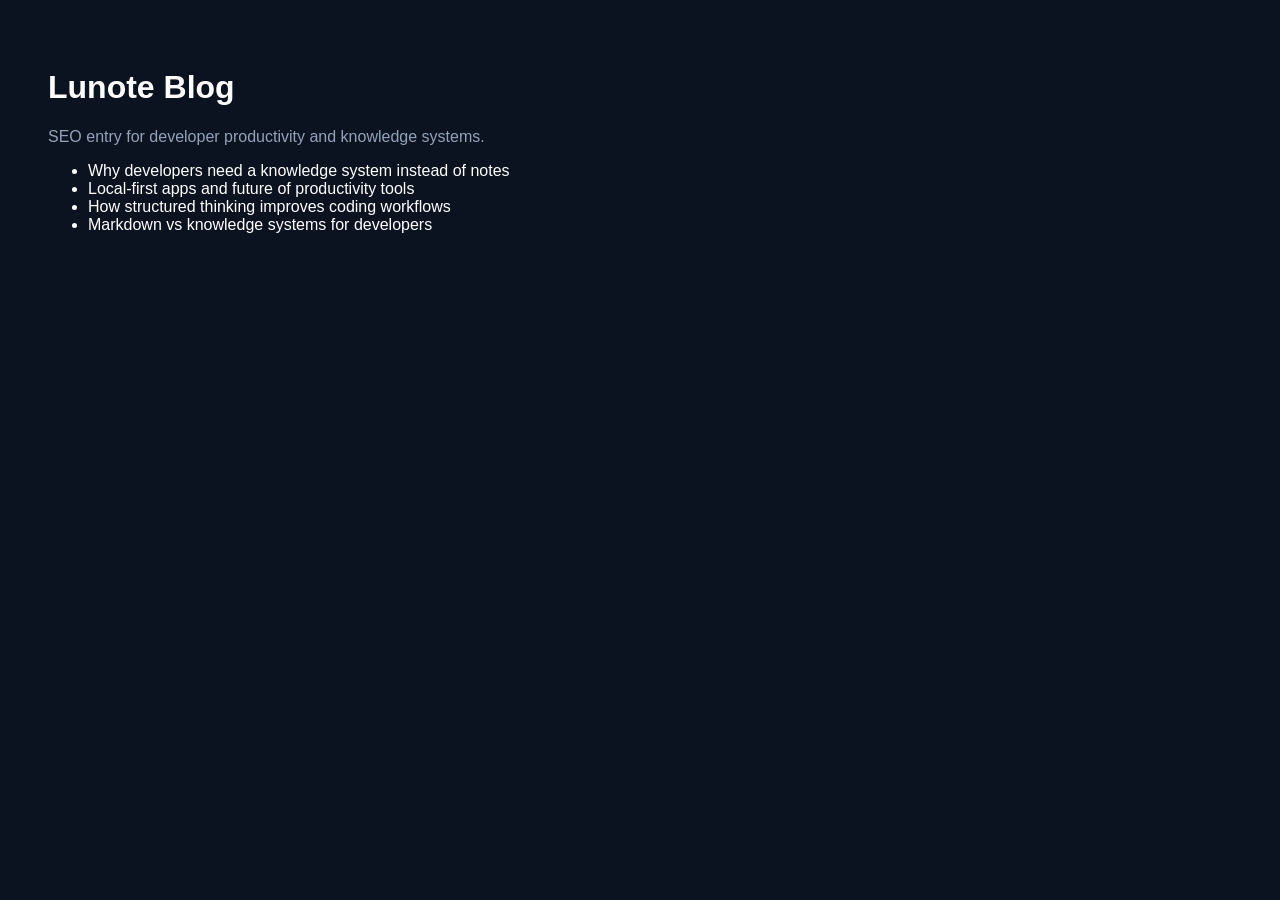
==== blog/index.html @ 8b233191 "Create index.html" ====
<!DOCTYPE html>
<html>
<head>
<title>Lunote Blog — Developer Knowledge System Insights</title>
<meta name="description" content="Developer productivity, knowledge systems, and PKM workflows." />
</head>

<body style="background:#0b1220;color:white;font-family:Arial;padding:40px">

<h1>Lunote Blog</h1>

<p style="color:#94a3b8">
SEO entry for developer productivity and knowledge systems.
</p>

<ul>
<li>Why developers need a knowledge system instead of notes</li>
<li>Local-first apps and future of productivity tools</li>
<li>How structured thinking improves coding workflows</li>
<li>Markdown vs knowledge systems for developers</li>
</ul>

</body>
</html>
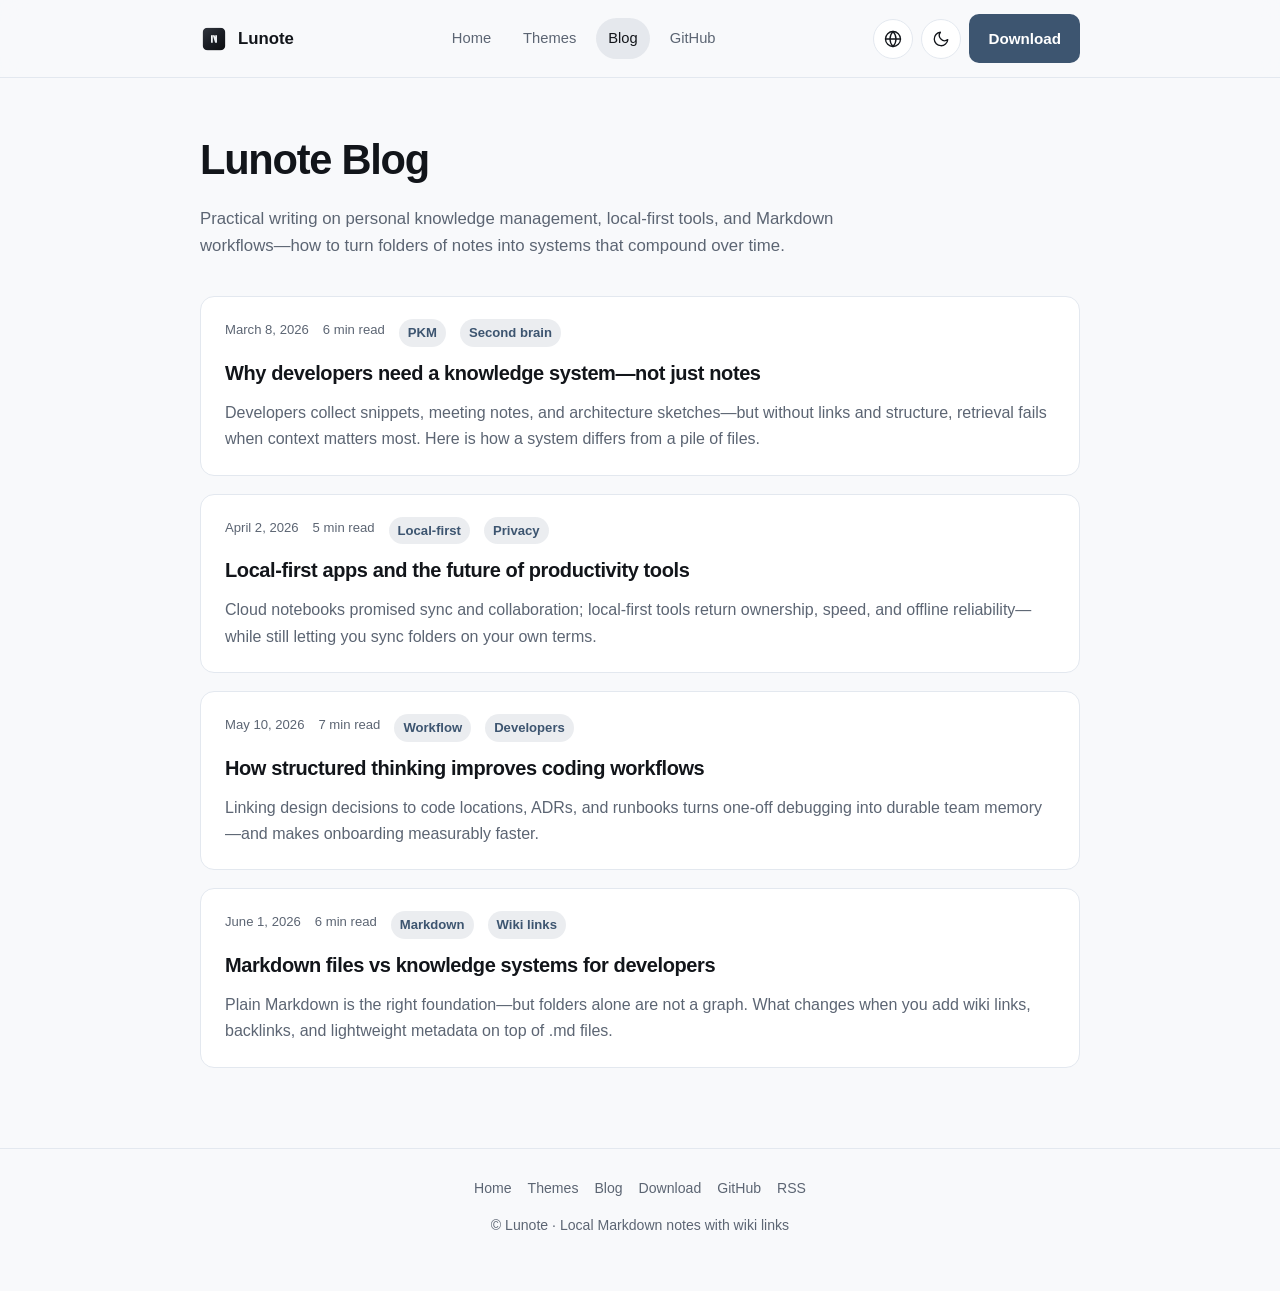
==== commit 00522003: "update UI" ====
--- a/blog/index.html
+++ b/blog/index.html
@@ -1,24 +1,151 @@
 <!DOCTYPE html>
-<html>
+<html lang="en">
 <head>
-<title>Lunote Blog — Developer Knowledge System Insights</title>
-<meta name="description" content="Developer productivity, knowledge systems, and PKM workflows." />
+  <meta charset="UTF-8" />
+  <script>
+    try {
+      if (localStorage.getItem('lunote-theme') === 'dark') {
+        document.documentElement.dataset.theme = 'dark';
+      }
+    } catch (e) {}
+  </script>
+  <meta name="viewport" content="width=device-width, initial-scale=1.0" />
+  <title>Lunote Blog — Notes, PKM &amp; Developer Productivity</title>
+  <meta name="description" content="Articles on local-first Markdown notes, personal knowledge management, wiki links, and developer workflows—with Lunote, a desktop app for thinking in connected .md files." />
+  <meta name="keywords" content="Lunote blog, PKM, knowledge management, Markdown, wiki links, local-first, developer productivity" />
+  <link rel="canonical" href="https://lunote-code.github.io/blog/" />
+  <link rel="alternate" hreflang="en" href="https://lunote-code.github.io/blog/" />
+  <link rel="alternate" hreflang="zh-Hans" href="https://lunote-code.github.io/zh/blog/" />
+  <link rel="alternate" hreflang="x-default" href="https://lunote-code.github.io/blog/" />
+  <link rel="icon" href="/assets/favicon.svg" type="image/svg+xml" />
+  <link rel="alternate" type="application/rss+xml" title="Lunote Blog" href="https://lunote-code.github.io/feed.xml" />
+
+  <meta property="og:type" content="website" />
+  <meta property="og:site_name" content="Lunote" />
+  <meta property="og:url" content="https://lunote-code.github.io/blog/" />
+  <meta property="og:title" content="Lunote Blog" />
+  <meta property="og:description" content="Local-first notes, knowledge systems, and Markdown workflows for developers and writers." />
+  <meta property="og:image" content="https://raw.githubusercontent.com/lunote-code/lunote/main/docs/assets/screenshots/head-view.png" />
+
+  <meta name="twitter:card" content="summary_large_image" />
+  <meta name="twitter:title" content="Lunote Blog" />
+  <meta name="twitter:description" content="Local-first notes, knowledge systems, and Markdown workflows." />
+
+  <link rel="stylesheet" href="/assets/site.css" />
+  <script type="application/ld+json">
+  {
+    "@context": "https://schema.org",
+    "@type": "Blog",
+    "name": "Lunote Blog",
+    "url": "https://lunote-code.github.io/blog/",
+    "description": "Articles on local-first Markdown notes and knowledge systems.",
+    "publisher": { "@type": "Organization", "name": "Lunote", "url": "https://lunote-code.github.io/" }
+  }
+  </script>
 </head>
+<body>
+  <a class="skip-link" href="#main">Skip to content</a>
 
-<body style="background:#0b1220;color:white;font-family:Arial;padding:40px">
+  <header class="site-header">
+    <div class="site-header-inner">
+      <input type="checkbox" id="nav-toggle" class="nav-switch" aria-hidden="true" tabindex="-1" />
+      <a class="brand" href="/">
+        <img src="/assets/favicon.svg" width="28" height="28" alt="" />
+        Lunote
+      </a>
+      <nav class="site-nav" aria-label="Primary">
+        <a href="/">Home</a>
+        <a href="/#themes">Themes</a>
+        <a href="/blog/" aria-current="page">Blog</a>
+        <a href="https://github.com/lunote-code/lunote">GitHub</a>
+        <a class="btn btn-primary nav-download" href="https://github.com/lunote-code/lunote/releases">Download</a>
+      </nav>
+      <div class="header-actions">
+        <div class="lang-menu">
+          <button type="button" class="lang-toggle" aria-haspopup="listbox" aria-expanded="false" aria-label="Select language" title="Select language">
+            <svg viewBox="0 0 24 24" aria-hidden="true" fill="none" stroke="currentColor" stroke-width="1.75" stroke-linecap="round" stroke-linejoin="round"><circle cx="12" cy="12" r="10"/><path d="M12 2a14.5 14.5 0 0 0 0 20 14.5 14.5 0 0 0 0-20"/><path d="M2 12h20"/></svg>
+          </button>
+          <ul class="lang-dropdown" role="listbox" aria-label="Language" hidden></ul>
+        </div>
+        <input type="checkbox" id="theme-dark" class="theme-switch" aria-label="Dark mode" tabindex="-1" />
+        <label for="theme-dark" class="theme-toggle" title="Toggle dark mode">
+          <svg class="icon-moon" viewBox="0 0 24 24" aria-hidden="true"><path d="M21 12.79A9 9 0 1 1 11.21 3 7 7 0 0 0 21 12.79z"/></svg>
+          <svg class="icon-sun" viewBox="0 0 24 24" aria-hidden="true"><circle cx="12" cy="12" r="4"/><path d="M12 2v2M12 20v2M4.93 4.93l1.41 1.41M17.66 17.66l1.41 1.41M2 12h2M20 12h2M4.93 19.07l1.41-1.41M17.66 6.34l1.41-1.41"/></svg>
+        </label>
+        <a class="btn btn-primary header-download" href="https://github.com/lunote-code/lunote/releases">Download</a>
+      </div>
+      <label for="nav-toggle" class="nav-menu-btn" aria-label="Open menu">
+        <svg class="nav-icon-open" viewBox="0 0 24 24" aria-hidden="true"><path d="M4 7h16M4 12h16M4 17h16"/></svg>
+        <svg class="nav-icon-close" viewBox="0 0 24 24" aria-hidden="true"><path d="M6 6l12 12M18 6 6 18"/></svg>
+      </label>
+    </div>
+  </header>
 
-<h1>Lunote Blog</h1>
+  <main id="main" class="page">
+    <header class="blog-hero">
+      <h1>Lunote Blog</h1>
+      <p>Practical writing on personal knowledge management, local-first tools, and Markdown workflows—how to turn folders of notes into systems that compound over time.</p>
+    </header>
 
-<p style="color:#94a3b8">
-SEO entry for developer productivity and knowledge systems.
-</p>
+    <div class="post-list">
+      <a class="post-card" href="/blog/knowledge-system-vs-notes/">
+        <div class="post-meta">
+          <time datetime="2026-03-08">March 8, 2026</time>
+          <span>6 min read</span>
+          <span class="post-tag">PKM</span>
+          <span class="post-tag">Second brain</span>
+        </div>
+        <h2>Why developers need a knowledge system—not just notes</h2>
+        <p>Developers collect snippets, meeting notes, and architecture sketches—but without links and structure, retrieval fails when context matters most. Here is how a system differs from a pile of files.</p>
+      </a>
 
-<ul>
-<li>Why developers need a knowledge system instead of notes</li>
-<li>Local-first apps and future of productivity tools</li>
-<li>How structured thinking improves coding workflows</li>
-<li>Markdown vs knowledge systems for developers</li>
-</ul>
+      <a class="post-card" href="/blog/local-first-productivity/">
+        <div class="post-meta">
+          <time datetime="2026-04-02">April 2, 2026</time>
+          <span>5 min read</span>
+          <span class="post-tag">Local-first</span>
+          <span class="post-tag">Privacy</span>
+        </div>
+        <h2>Local-first apps and the future of productivity tools</h2>
+        <p>Cloud notebooks promised sync and collaboration; local-first tools return ownership, speed, and offline reliability—while still letting you sync folders on your own terms.</p>
+      </a>
 
+      <a class="post-card" href="/blog/structured-thinking-for-coders/">
+        <div class="post-meta">
+          <time datetime="2026-05-10">May 10, 2026</time>
+          <span>7 min read</span>
+          <span class="post-tag">Workflow</span>
+          <span class="post-tag">Developers</span>
+        </div>
+        <h2>How structured thinking improves coding workflows</h2>
+        <p>Linking design decisions to code locations, ADRs, and runbooks turns one-off debugging into durable team memory—and makes onboarding measurably faster.</p>
+      </a>
+
+      <a class="post-card" href="/blog/markdown-vs-knowledge-systems/">
+        <div class="post-meta">
+          <time datetime="2026-06-01">June 1, 2026</time>
+          <span>6 min read</span>
+          <span class="post-tag">Markdown</span>
+          <span class="post-tag">Wiki links</span>
+        </div>
+        <h2>Markdown files vs knowledge systems for developers</h2>
+        <p>Plain Markdown is the right foundation—but folders alone are not a graph. What changes when you add wiki links, backlinks, and lightweight metadata on top of .md files.</p>
+      </a>
+    </div>
+  </main>
+
+  <footer class="site-footer">
+    <nav aria-label="Footer">
+      <a href="/">Home</a>
+      <a href="/#themes">Themes</a>
+      <a href="/blog/">Blog</a>
+      <a href="https://github.com/lunote-code/lunote/releases">Download</a>
+      <a href="https://github.com/lunote-code/lunote">GitHub</a>
+      <a href="/feed.xml">RSS</a>
+    </nav>
+    <p>© Lunote · Local Markdown notes with wiki links</p>
+  </footer>
+
+  <script src="/assets/theme.js" defer></script>
 </body>
 </html>
--- a/assets/site.css
+++ b/assets/site.css
@@ -0,0 +1,1198 @@
+:root {
+  --bg: #f8f9fb;
+  --bg-elevated: #ffffff;
+  --text: #12151a;
+  --text-muted: #5c6573;
+  --border: #e3e8ef;
+  --accent: #3d5570;
+  --accent-soft: rgba(61, 85, 112, 0.1);
+  --accent-hover: #2f4358;
+  --hero-glow: rgba(61, 85, 112, 0.08);
+  --shadow: 0 12px 40px rgba(18, 21, 26, 0.08);
+  --radius: 14px;
+  --radius-sm: 10px;
+  --max: 920px;
+  --font: "Segoe UI", -apple-system, BlinkMacSystemFont, Roboto, "Helvetica Neue", Arial, sans-serif;
+  --font-mono: ui-monospace, "SF Mono", Menlo, Monaco, Consolas, monospace;
+}
+
+html:has(#theme-dark:checked),
+html[data-theme="dark"] {
+  --bg: #0d1117;
+  --bg-elevated: #161b22;
+  --text: #eef2f7;
+  --text-muted: #9aa4b2;
+  --border: #2a3140;
+  --accent: #8ba3bd;
+  --accent-soft: rgba(139, 163, 189, 0.12);
+  --accent-hover: #a8bdd3;
+  --hero-glow: rgba(139, 163, 189, 0.12);
+  --shadow: 0 16px 48px rgba(0, 0, 0, 0.35);
+}
+
+.theme-switch {
+  position: fixed;
+  left: -9999px;
+  top: auto;
+  width: 1px;
+  height: 1px;
+  padding: 0;
+  margin: 0;
+  overflow: hidden;
+  clip: rect(0, 0, 0, 0);
+  white-space: nowrap;
+  border: 0;
+  opacity: 0;
+  pointer-events: none;
+}
+
+*,
+*::before,
+*::after {
+  box-sizing: border-box;
+}
+
+html {
+  scroll-behavior: smooth;
+}
+
+body {
+  margin: 0;
+  font-family: var(--font);
+  background: var(--bg);
+  color: var(--text);
+  line-height: 1.65;
+  transition: background 0.25s ease, color 0.25s ease;
+}
+
+a {
+  color: var(--accent);
+  text-decoration-thickness: 1px;
+  text-underline-offset: 3px;
+}
+
+a:hover {
+  color: var(--accent-hover);
+}
+
+img {
+  max-width: 100%;
+  height: auto;
+  display: block;
+}
+
+.skip-link {
+  position: absolute;
+  left: -9999px;
+  top: 0;
+  padding: 8px 16px;
+  background: var(--accent);
+  color: #fff;
+  z-index: 1000;
+}
+
+.skip-link:focus {
+  left: 16px;
+  top: 16px;
+}
+
+.site-header {
+  position: sticky;
+  top: 0;
+  z-index: 50;
+  backdrop-filter: blur(12px);
+  background: color-mix(in srgb, var(--bg) 88%, transparent);
+  border-bottom: 1px solid var(--border);
+}
+
+.nav-switch {
+  position: absolute;
+  width: 1px;
+  height: 1px;
+  padding: 0;
+  margin: -1px;
+  overflow: hidden;
+  clip: rect(0, 0, 0, 0);
+  white-space: nowrap;
+  border: 0;
+}
+
+.nav-menu-btn {
+  display: none;
+  align-items: center;
+  justify-content: center;
+  width: 40px;
+  height: 40px;
+  border: 1px solid var(--border);
+  border-radius: 999px;
+  background: var(--bg-elevated);
+  color: var(--text);
+  cursor: pointer;
+  flex-shrink: 0;
+}
+
+.nav-menu-btn svg {
+  width: 18px;
+  height: 18px;
+  fill: none;
+  stroke: currentColor;
+  stroke-width: 2;
+  stroke-linecap: round;
+}
+
+.nav-icon-close {
+  display: none;
+}
+
+#nav-toggle:checked ~ .nav-menu-btn .nav-icon-open {
+  display: none;
+}
+
+#nav-toggle:checked ~ .nav-menu-btn .nav-icon-close {
+  display: block;
+}
+
+.site-nav .nav-download {
+  display: none;
+}
+
+.site-header-inner {
+  max-width: var(--max);
+  margin: 0 auto;
+  padding: 14px 20px;
+  display: flex;
+  align-items: center;
+  justify-content: space-between;
+  gap: 12px;
+  position: relative;
+}
+
+.site-nav {
+  display: flex;
+  align-items: center;
+  justify-content: center;
+  gap: 8px;
+  flex: 1;
+}
+
+.brand {
+  display: inline-flex;
+  align-items: center;
+  gap: 10px;
+  font-weight: 700;
+  font-size: 1.05rem;
+  color: var(--text);
+  text-decoration: none;
+  flex-shrink: 0;
+}
+
+.brand img {
+  width: 28px;
+  height: 28px;
+  border-radius: 7px;
+}
+
+.site-nav a:not(.btn) {
+  color: var(--text-muted);
+  text-decoration: none;
+  font-size: 0.92rem;
+  padding: 8px 12px;
+  border-radius: 999px;
+  transition: background 0.15s ease, color 0.15s ease;
+}
+
+.site-nav a:not(.btn):hover,
+.site-nav a:not(.btn)[aria-current="page"] {
+  color: var(--text);
+  background: var(--accent-soft);
+}
+
+.header-actions {
+  display: flex;
+  align-items: center;
+  gap: 8px;
+  flex-shrink: 0;
+}
+
+.lang-menu {
+  position: relative;
+  flex-shrink: 0;
+}
+
+.lang-toggle,
+.theme-toggle {
+  border: 1px solid var(--border);
+  background: var(--bg-elevated);
+  color: var(--text);
+  border-radius: 999px;
+  width: 40px;
+  height: 40px;
+  padding: 0;
+  display: inline-flex;
+  align-items: center;
+  justify-content: center;
+  cursor: pointer;
+  line-height: 0;
+  flex-shrink: 0;
+  text-decoration: none;
+  font: inherit;
+  appearance: none;
+  -webkit-appearance: none;
+  transition: border-color 0.15s ease, background 0.15s ease, color 0.15s ease;
+}
+
+.lang-toggle:hover,
+.lang-menu.is-open .lang-toggle,
+.theme-toggle:hover {
+  border-color: var(--accent);
+  color: var(--accent);
+}
+
+.lang-dropdown {
+  position: absolute;
+  top: calc(100% + 6px);
+  right: 0;
+  min-width: 148px;
+  margin: 0;
+  padding: 6px;
+  list-style: none;
+  background: var(--bg-elevated);
+  border: 1px solid var(--border);
+  border-radius: var(--radius-sm);
+  box-shadow: var(--shadow);
+  z-index: 60;
+}
+
+.lang-dropdown[hidden] {
+  display: none;
+}
+
+.lang-menu.is-open .lang-dropdown {
+  display: block;
+}
+
+.lang-dropdown a {
+  display: block;
+  padding: 8px 12px;
+  border-radius: 6px;
+  color: var(--text);
+  text-decoration: none;
+  font-size: 0.9rem;
+  white-space: nowrap;
+}
+
+.lang-dropdown a:hover {
+  background: var(--accent-soft);
+  color: var(--accent);
+}
+
+.lang-dropdown a.is-current {
+  font-weight: 600;
+  color: var(--accent);
+  background: var(--accent-soft);
+  pointer-events: none;
+}
+
+.lang-toggle svg,
+.theme-toggle svg {
+  width: 18px;
+  height: 18px;
+  display: block;
+  flex-shrink: 0;
+}
+
+.lang-toggle svg circle,
+.lang-toggle svg path,
+.lang-toggle svg line {
+  fill: none;
+  stroke: currentColor;
+  stroke-width: 1.75;
+  stroke-linecap: round;
+  stroke-linejoin: round;
+}
+
+.theme-toggle svg {
+  fill: none;
+  stroke: currentColor;
+  stroke-width: 1.75;
+  stroke-linecap: round;
+  stroke-linejoin: round;
+}
+
+.theme-toggle .icon-sun {
+  display: none;
+}
+
+.theme-toggle .icon-moon {
+  display: block;
+}
+
+html:has(#theme-dark:checked) .theme-toggle .icon-sun,
+html[data-theme="dark"] .theme-toggle .icon-sun {
+  display: block;
+}
+
+html:has(#theme-dark:checked) .theme-toggle .icon-moon,
+html[data-theme="dark"] .theme-toggle .icon-moon {
+  display: none;
+}
+
+.media-shot {
+  border-radius: var(--radius);
+  border: 1px solid var(--border);
+  box-shadow: var(--shadow);
+  background: radial-gradient(circle at 50% 0%, var(--hero-glow), transparent 55%), var(--bg-elevated);
+  overflow: hidden;
+  transition: border-color 0.25s ease, box-shadow 0.25s ease;
+}
+
+.media-shot img {
+  width: 100%;
+  height: auto;
+  transition: filter 0.35s ease, opacity 0.35s ease;
+}
+
+.btn {
+  display: inline-flex;
+  align-items: center;
+  justify-content: center;
+  gap: 6px;
+  padding: 11px 18px;
+  border-radius: var(--radius-sm);
+  font-weight: 600;
+  font-size: 0.95rem;
+  text-decoration: none;
+  border: 1px solid transparent;
+  transition: transform 0.15s ease, background 0.15s ease, border-color 0.15s ease;
+}
+
+.btn:hover {
+  transform: translateY(-1px);
+}
+
+.btn-primary {
+  background: var(--accent);
+  color: #fff;
+}
+
+.btn-primary:hover {
+  background: var(--accent-hover);
+  color: #fff;
+}
+
+.btn-secondary {
+  background: var(--bg-elevated);
+  border-color: var(--border);
+  color: var(--text);
+}
+
+.btn-secondary:hover {
+  border-color: var(--accent);
+  color: var(--text);
+}
+
+.page {
+  max-width: var(--max);
+  margin: 0 auto;
+  padding: 48px 20px 80px;
+}
+
+.hero {
+  text-align: center;
+  padding: 32px 0 24px;
+}
+
+.hero-badge {
+  display: inline-block;
+  font-size: 0.78rem;
+  letter-spacing: 0.06em;
+  text-transform: uppercase;
+  font-weight: 600;
+  color: var(--accent);
+  background: var(--accent-soft);
+  padding: 6px 12px;
+  border-radius: 999px;
+  margin-bottom: 18px;
+}
+
+.hero h1 {
+  font-size: clamp(2.2rem, 5vw, 3.4rem);
+  line-height: 1.08;
+  letter-spacing: -0.03em;
+  margin: 0 0 14px;
+}
+
+.hero-lead {
+  font-size: clamp(1.05rem, 2.2vw, 1.25rem);
+  color: var(--text-muted);
+  max-width: 680px;
+  margin: 0 auto 28px;
+}
+
+.hero-cta {
+  display: flex;
+  flex-wrap: wrap;
+  gap: 10px;
+  justify-content: center;
+  margin-bottom: 36px;
+}
+
+.hero-shot {
+  border-radius: var(--radius);
+  border: 1px solid var(--border);
+  box-shadow: var(--shadow);
+  background: radial-gradient(circle at 50% 0%, var(--hero-glow), transparent 55%), var(--bg-elevated);
+  overflow: hidden;
+}
+
+.hero-carousel {
+  position: relative;
+  width: 100%;
+  max-width: 900px;
+  margin: 0 auto;
+  overflow-anchor: none;
+}
+
+.carousel-viewport {
+  display: grid;
+  width: 100%;
+  overflow: hidden;
+}
+
+.carousel-slide {
+  grid-area: 1 / 1;
+  width: 100%;
+  margin: 0;
+  opacity: 0;
+  z-index: 0;
+  pointer-events: none;
+  transition: opacity 0.85s ease-in-out;
+}
+
+.hero-carousel:not(:has(#hero-slide-2:checked)):not(:has(#hero-slide-3:checked)) .carousel-slide:nth-child(1),
+.hero-carousel:has(#hero-slide-1:checked) .carousel-slide:nth-child(1),
+.hero-carousel:has(#hero-slide-2:checked) .carousel-slide:nth-child(2),
+.hero-carousel:has(#hero-slide-3:checked) .carousel-slide:nth-child(3) {
+  opacity: 1;
+  z-index: 1;
+  pointer-events: auto;
+}
+
+@media (prefers-reduced-motion: reduce) {
+  .carousel-slide {
+    transition: none;
+  }
+}
+
+.carousel-slide img {
+  width: 100%;
+  max-width: 100%;
+  height: auto;
+  display: block;
+  margin: 0 auto;
+  transition: filter 0.35s ease;
+}
+
+.carousel-radio {
+  position: fixed;
+  width: 1px;
+  height: 1px;
+  padding: 0;
+  margin: 0;
+  overflow: hidden;
+  clip: rect(0, 0, 0, 0);
+  white-space: nowrap;
+  border: 0;
+  opacity: 0;
+  pointer-events: none;
+  left: -9999px;
+  top: auto;
+  scroll-margin: 0;
+}
+
+.carousel-controls {
+  position: relative;
+  display: flex;
+  align-items: center;
+  justify-content: center;
+  gap: 14px;
+  padding: 12px 16px;
+  border-top: 1px solid var(--border);
+  background: color-mix(in srgb, var(--bg) 40%, transparent);
+}
+
+.carousel-btn {
+  position: static;
+  transform: none;
+  z-index: 1;
+  width: 36px;
+  height: 36px;
+  border: 1px solid var(--border);
+  border-radius: 999px;
+  background: var(--bg-elevated);
+  color: var(--text);
+  cursor: pointer;
+  display: none;
+  align-items: center;
+  justify-content: center;
+  flex-shrink: 0;
+  transition: border-color 0.15s ease, color 0.15s ease, background 0.15s ease;
+  -webkit-tap-highlight-color: transparent;
+}
+
+.hero-carousel:not(:has(#hero-slide-2:checked)):not(:has(#hero-slide-3:checked)) .show-on-slide-1,
+.hero-carousel:has(#hero-slide-1:checked) .show-on-slide-1 {
+  display: inline-flex;
+}
+
+.hero-carousel:has(#hero-slide-2:checked) .show-on-slide-1 {
+  display: none;
+}
+
+.hero-carousel:has(#hero-slide-2:checked) .show-on-slide-2 {
+  display: inline-flex;
+}
+
+.hero-carousel:has(#hero-slide-3:checked) .show-on-slide-1 {
+  display: none;
+}
+
+.hero-carousel:has(#hero-slide-3:checked) .show-on-slide-3 {
+  display: inline-flex;
+}
+
+.hero-carousel:has(#hero-slide-1:checked) .show-on-slide-2,
+.hero-carousel:has(#hero-slide-1:checked) .show-on-slide-3 {
+  display: none;
+}
+
+.carousel-slide figcaption {
+  padding: 10px 14px 12px;
+  font-size: 0.82rem;
+  color: var(--text-muted);
+  text-align: center;
+  border-top: 1px solid var(--border);
+  background: color-mix(in srgb, var(--bg) 40%, transparent);
+}
+
+.carousel-btn:hover {
+  border-color: var(--accent);
+  color: var(--accent);
+}
+
+.carousel-btn svg {
+  width: 18px;
+  height: 18px;
+  fill: none;
+  stroke: currentColor;
+  stroke-width: 2;
+  stroke-linecap: round;
+  stroke-linejoin: round;
+}
+
+.carousel-dots {
+  display: flex;
+  justify-content: center;
+  align-items: center;
+  gap: 8px;
+}
+
+.carousel-dot {
+  width: 8px;
+  height: 8px;
+  border-radius: 999px;
+  background: color-mix(in srgb, var(--text-muted) 45%, transparent);
+  cursor: pointer;
+  transition: transform 0.15s ease, background 0.15s ease;
+}
+
+.hero-carousel:not(:has(#hero-slide-2:checked)):not(:has(#hero-slide-3:checked)) .carousel-dot[for="hero-slide-1"],
+.hero-carousel:has(#hero-slide-1:checked) .carousel-dot[for="hero-slide-1"],
+.hero-carousel:has(#hero-slide-2:checked) .carousel-dot[for="hero-slide-2"],
+.hero-carousel:has(#hero-slide-3:checked) .carousel-dot[for="hero-slide-3"] {
+  background: var(--accent);
+  transform: scale(1.15);
+}
+
+.carousel-dot:hover {
+  background: var(--accent);
+}
+
+.hero-shot img {
+  transition: filter 0.35s ease;
+}
+
+html:has(#theme-dark:checked) .hero-shot img,
+html[data-theme="dark"] .hero-shot img,
+html:has(#theme-dark:checked) .media-shot img,
+html[data-theme="dark"] .media-shot img,
+html:has(#theme-dark:checked) .article-body img,
+html[data-theme="dark"] .article-body img {
+  filter: brightness(0.72) contrast(0.94) saturate(0.92);
+}
+
+.section {
+  margin-top: 64px;
+}
+
+.section-head {
+  margin: 0 auto 28px;
+  max-width: 640px;
+  text-align: center;
+}
+
+.section-features {
+  margin-top: 72px;
+  text-align: center;
+}
+
+.feature-grid {
+  display: grid;
+  grid-template-columns: repeat(2, minmax(0, 1fr));
+  gap: 14px;
+}
+
+.feature-card {
+  display: flex;
+  flex-direction: column;
+  align-items: center;
+  text-align: center;
+  padding: 24px 22px 26px;
+  border-radius: var(--radius);
+  border: 1px solid var(--border);
+  background: var(--bg-elevated);
+  min-height: 100%;
+}
+
+.feature-icon {
+  display: inline-flex;
+  align-items: center;
+  justify-content: center;
+  width: 40px;
+  height: 40px;
+  margin-bottom: 14px;
+  border-radius: 11px;
+  background: var(--accent-soft);
+  color: var(--accent);
+}
+
+.feature-icon svg {
+  width: 20px;
+  height: 20px;
+  fill: none;
+  stroke: currentColor;
+  stroke-width: 1.75;
+  stroke-linecap: round;
+  stroke-linejoin: round;
+}
+
+.feature-card-label {
+  display: inline-block;
+  font-size: 0.72rem;
+  font-weight: 700;
+  letter-spacing: 0.05em;
+  text-transform: uppercase;
+  color: var(--accent);
+  margin-bottom: 6px;
+}
+
+.feature-card h3 {
+  margin: 0 0 8px;
+  font-size: 1.05rem;
+  letter-spacing: -0.01em;
+}
+
+.feature-card p {
+  margin: 0;
+  flex: 1;
+  font-size: 0.92rem;
+  color: var(--text-muted);
+  line-height: 1.55;
+}
+
+.feature-card code {
+  font-family: var(--font-mono);
+  font-size: 0.88em;
+}
+
+.section h2 {
+  font-size: clamp(1.5rem, 3vw, 2rem);
+  letter-spacing: -0.02em;
+  margin: 0 0 10px;
+  text-align: center;
+}
+
+.section-intro {
+  text-align: center;
+  color: var(--text-muted);
+  max-width: 640px;
+  margin: 0 auto;
+  font-size: 1.02rem;
+  line-height: 1.6;
+}
+
+.section-themes {
+  margin-top: 72px;
+  padding: 40px 32px 36px;
+  border-radius: calc(var(--radius) + 4px);
+  border: 1px solid var(--border);
+  background:
+    linear-gradient(180deg, var(--accent-soft) 0%, transparent 42%),
+    var(--bg-elevated);
+  text-align: center;
+}
+
+.theme-grid {
+  display: grid;
+  grid-template-columns: repeat(3, minmax(0, 1fr));
+  gap: 14px;
+  margin-bottom: 28px;
+}
+
+.theme-card {
+  padding: 20px 18px 22px;
+  border-radius: var(--radius-sm);
+  border: 1px solid var(--border);
+  background: color-mix(in srgb, var(--bg) 55%, var(--bg-elevated));
+  text-align: center;
+}
+
+.theme-card-label {
+  display: inline-block;
+  font-size: 0.72rem;
+  font-weight: 700;
+  letter-spacing: 0.05em;
+  text-transform: uppercase;
+  color: var(--accent);
+  margin-bottom: 8px;
+}
+
+.theme-card h3 {
+  margin: 0 0 6px;
+  font-size: 1rem;
+  letter-spacing: -0.01em;
+}
+
+.theme-card p {
+  margin: 0;
+  font-size: 0.9rem;
+  color: var(--text-muted);
+  line-height: 1.55;
+}
+
+.theme-card code {
+  font-family: var(--font-mono);
+  font-size: 0.85em;
+}
+
+.theme-shot {
+  margin: 0 0 24px;
+}
+
+.theme-shot figcaption {
+  padding: 10px 14px 12px;
+  font-size: 0.82rem;
+  color: var(--text-muted);
+  text-align: center;
+  border-top: 1px solid var(--border);
+  background: color-mix(in srgb, var(--bg) 40%, transparent);
+}
+
+.theme-actions {
+  display: flex;
+  flex-wrap: wrap;
+  gap: 10px;
+  justify-content: center;
+}
+
+.section-intro + .grid,
+.section-intro + .compare-table-wrap,
+.section-intro + .post-list {
+  margin-top: 28px;
+}
+
+.grid {
+  display: grid;
+  grid-template-columns: repeat(auto-fit, minmax(220px, 1fr));
+  gap: 16px;
+}
+
+.card {
+  background: var(--bg-elevated);
+  border: 1px solid var(--border);
+  border-radius: var(--radius);
+  padding: 20px;
+  box-shadow: 0 1px 0 rgba(255, 255, 255, 0.04);
+}
+
+.card h3 {
+  margin: 0 0 8px;
+  font-size: 1.05rem;
+}
+
+.card p {
+  margin: 0;
+  color: var(--text-muted);
+  font-size: 0.95rem;
+}
+
+.compare-table-wrap {
+  overflow-x: auto;
+  border: 1px solid var(--border);
+  border-radius: var(--radius);
+  background: var(--bg-elevated);
+}
+
+.compare-table {
+  width: 100%;
+  border-collapse: collapse;
+  font-size: 0.92rem;
+}
+
+.compare-table th,
+.compare-table td {
+  padding: 12px 14px;
+  border-bottom: 1px solid var(--border);
+  text-align: left;
+}
+
+.compare-table th {
+  background: var(--accent-soft);
+  font-weight: 600;
+}
+
+.compare-table tr:last-child td {
+  border-bottom: none;
+}
+
+.blog-hero {
+  margin-bottom: 36px;
+}
+
+.blog-hero h1 {
+  font-size: clamp(2rem, 4vw, 2.6rem);
+  letter-spacing: -0.03em;
+  margin: 0 0 10px;
+}
+
+.blog-hero p {
+  color: var(--text-muted);
+  max-width: 640px;
+  margin: 0;
+  font-size: 1.05rem;
+}
+
+.post-list {
+  display: grid;
+  gap: 18px;
+}
+
+.post-card {
+  display: grid;
+  gap: 10px;
+  padding: 22px 24px;
+  background: var(--bg-elevated);
+  border: 1px solid var(--border);
+  border-radius: var(--radius);
+  text-decoration: none;
+  color: inherit;
+  transition: border-color 0.15s ease, box-shadow 0.15s ease, transform 0.15s ease;
+}
+
+.post-card:hover {
+  border-color: var(--accent);
+  box-shadow: var(--shadow);
+  transform: translateY(-2px);
+}
+
+.post-card h2 {
+  margin: 0;
+  font-size: 1.25rem;
+  letter-spacing: -0.02em;
+  color: var(--text);
+}
+
+.post-card p {
+  margin: 0;
+  color: var(--text-muted);
+}
+
+.post-meta {
+  display: flex;
+  flex-wrap: wrap;
+  gap: 8px 14px;
+  font-size: 0.82rem;
+  color: var(--text-muted);
+}
+
+.post-tag {
+  display: inline-block;
+  padding: 3px 9px;
+  border-radius: 999px;
+  background: var(--accent-soft);
+  color: var(--accent);
+  font-weight: 600;
+}
+
+.article-header {
+  margin-bottom: 28px;
+  padding-bottom: 24px;
+  border-bottom: 1px solid var(--border);
+}
+
+.article-header h1 {
+  font-size: clamp(1.9rem, 4vw, 2.7rem);
+  line-height: 1.15;
+  letter-spacing: -0.03em;
+  margin: 0 0 12px;
+}
+
+.article-intro {
+  font-size: 1.12rem;
+  color: var(--text-muted);
+  margin: 0 0 16px;
+}
+
+.article-body h2 {
+  font-size: 1.35rem;
+  margin: 36px 0 12px;
+  letter-spacing: -0.02em;
+}
+
+.article-body h3 {
+  font-size: 1.08rem;
+  margin: 24px 0 8px;
+}
+
+.article-body p,
+.article-body li {
+  color: var(--text-muted);
+}
+
+.article-body ul,
+.article-body ol {
+  padding-left: 1.25rem;
+}
+
+.article-body blockquote {
+  margin: 24px 0;
+  padding: 14px 18px;
+  border-left: 3px solid var(--accent);
+  background: var(--accent-soft);
+  border-radius: 0 var(--radius-sm) var(--radius-sm) 0;
+  color: var(--text);
+}
+
+.article-body code {
+  font-family: var(--font-mono);
+  font-size: 0.88em;
+  background: var(--accent-soft);
+  padding: 2px 6px;
+  border-radius: 6px;
+}
+
+.article-cta {
+  margin-top: 48px;
+  padding: 24px;
+  border-radius: var(--radius);
+  border: 1px solid var(--border);
+  background: linear-gradient(135deg, var(--accent-soft), transparent 60%), var(--bg-elevated);
+  text-align: center;
+}
+
+.article-cta h2 {
+  margin: 0 0 8px;
+  font-size: 1.25rem;
+}
+
+.article-cta p {
+  margin: 0 0 16px;
+  color: var(--text-muted);
+}
+
+.breadcrumb {
+  font-size: 0.85rem;
+  color: var(--text-muted);
+  margin-bottom: 20px;
+}
+
+.breadcrumb a {
+  color: var(--text-muted);
+  text-decoration: none;
+}
+
+.breadcrumb a:hover {
+  color: var(--accent);
+}
+
+.site-footer {
+  border-top: 1px solid var(--border);
+  padding: 28px 20px 40px;
+  text-align: center;
+  color: var(--text-muted);
+  font-size: 0.88rem;
+}
+
+.site-footer nav {
+  display: flex;
+  flex-wrap: wrap;
+  justify-content: center;
+  gap: 8px 16px;
+  margin-bottom: 12px;
+}
+
+.site-footer a {
+  color: var(--text-muted);
+  text-decoration: none;
+}
+
+.site-footer a:hover {
+  color: var(--accent);
+}
+
+@media (max-width: 768px) {
+  .site-header-inner {
+    flex-wrap: wrap;
+    padding: 12px 16px;
+    gap: 10px;
+  }
+
+  .brand {
+    flex: 1;
+    min-width: 0;
+  }
+
+  .header-actions {
+    order: 2;
+  }
+
+  .header-download {
+    display: none;
+  }
+
+  .nav-menu-btn {
+    display: inline-flex;
+    order: 3;
+  }
+
+  .site-nav {
+    display: none;
+    order: 4;
+    flex: 1 1 100%;
+    flex-direction: column;
+    align-items: stretch;
+    gap: 4px;
+    padding: 8px 0 4px;
+    border-top: 1px solid var(--border);
+    margin-top: 4px;
+  }
+
+  #nav-toggle:checked ~ .site-nav {
+    display: flex;
+  }
+
+  .site-nav a:not(.btn) {
+    display: block;
+    padding: 12px 14px;
+    border-radius: var(--radius-sm);
+    text-align: left;
+  }
+
+  .site-nav .nav-download {
+    display: inline-flex;
+    width: 100%;
+    justify-content: center;
+    margin-top: 8px;
+  }
+
+  .hero {
+    padding-top: 20px;
+  }
+
+  .hero h1 {
+    font-size: clamp(1.75rem, 8vw, 2.4rem);
+  }
+
+  .hero-lead {
+    font-size: 1rem;
+    margin-bottom: 20px;
+  }
+
+  .hero-cta {
+    margin-bottom: 24px;
+  }
+
+  .hero-cta .btn {
+    flex: 1 1 calc(50% - 5px);
+    min-width: 0;
+    padding: 10px 12px;
+    font-size: 0.88rem;
+  }
+
+  .page {
+    padding: 24px 16px 64px;
+  }
+
+  .section {
+    margin-top: 48px;
+  }
+
+  .section-features,
+  .section-themes {
+    margin-top: 56px;
+  }
+
+  .section-themes {
+    padding: 24px 16px 20px;
+  }
+
+  .feature-grid {
+    grid-template-columns: 1fr;
+  }
+
+  .theme-grid {
+    grid-template-columns: 1fr;
+  }
+
+  .carousel-btn {
+    width: 40px;
+    height: 40px;
+  }
+
+  .carousel-controls {
+    gap: 12px;
+    padding: 10px 12px;
+  }
+
+  .btn {
+    padding: 10px 14px;
+    font-size: 0.9rem;
+  }
+
+  .post-card {
+    padding: 18px 16px;
+  }
+
+  .compare-table {
+    font-size: 0.84rem;
+  }
+
+  .compare-table th,
+  .compare-table td {
+    padding: 10px 10px;
+  }
+
+  .article-header h1 {
+    font-size: clamp(1.6rem, 7vw, 2.2rem);
+  }
+
+  .blog-hero h1 {
+    font-size: clamp(1.75rem, 7vw, 2.3rem);
+  }
+}
+
+@media (max-width: 640px) {
+  .page {
+    padding-top: 24px;
+  }
+}
